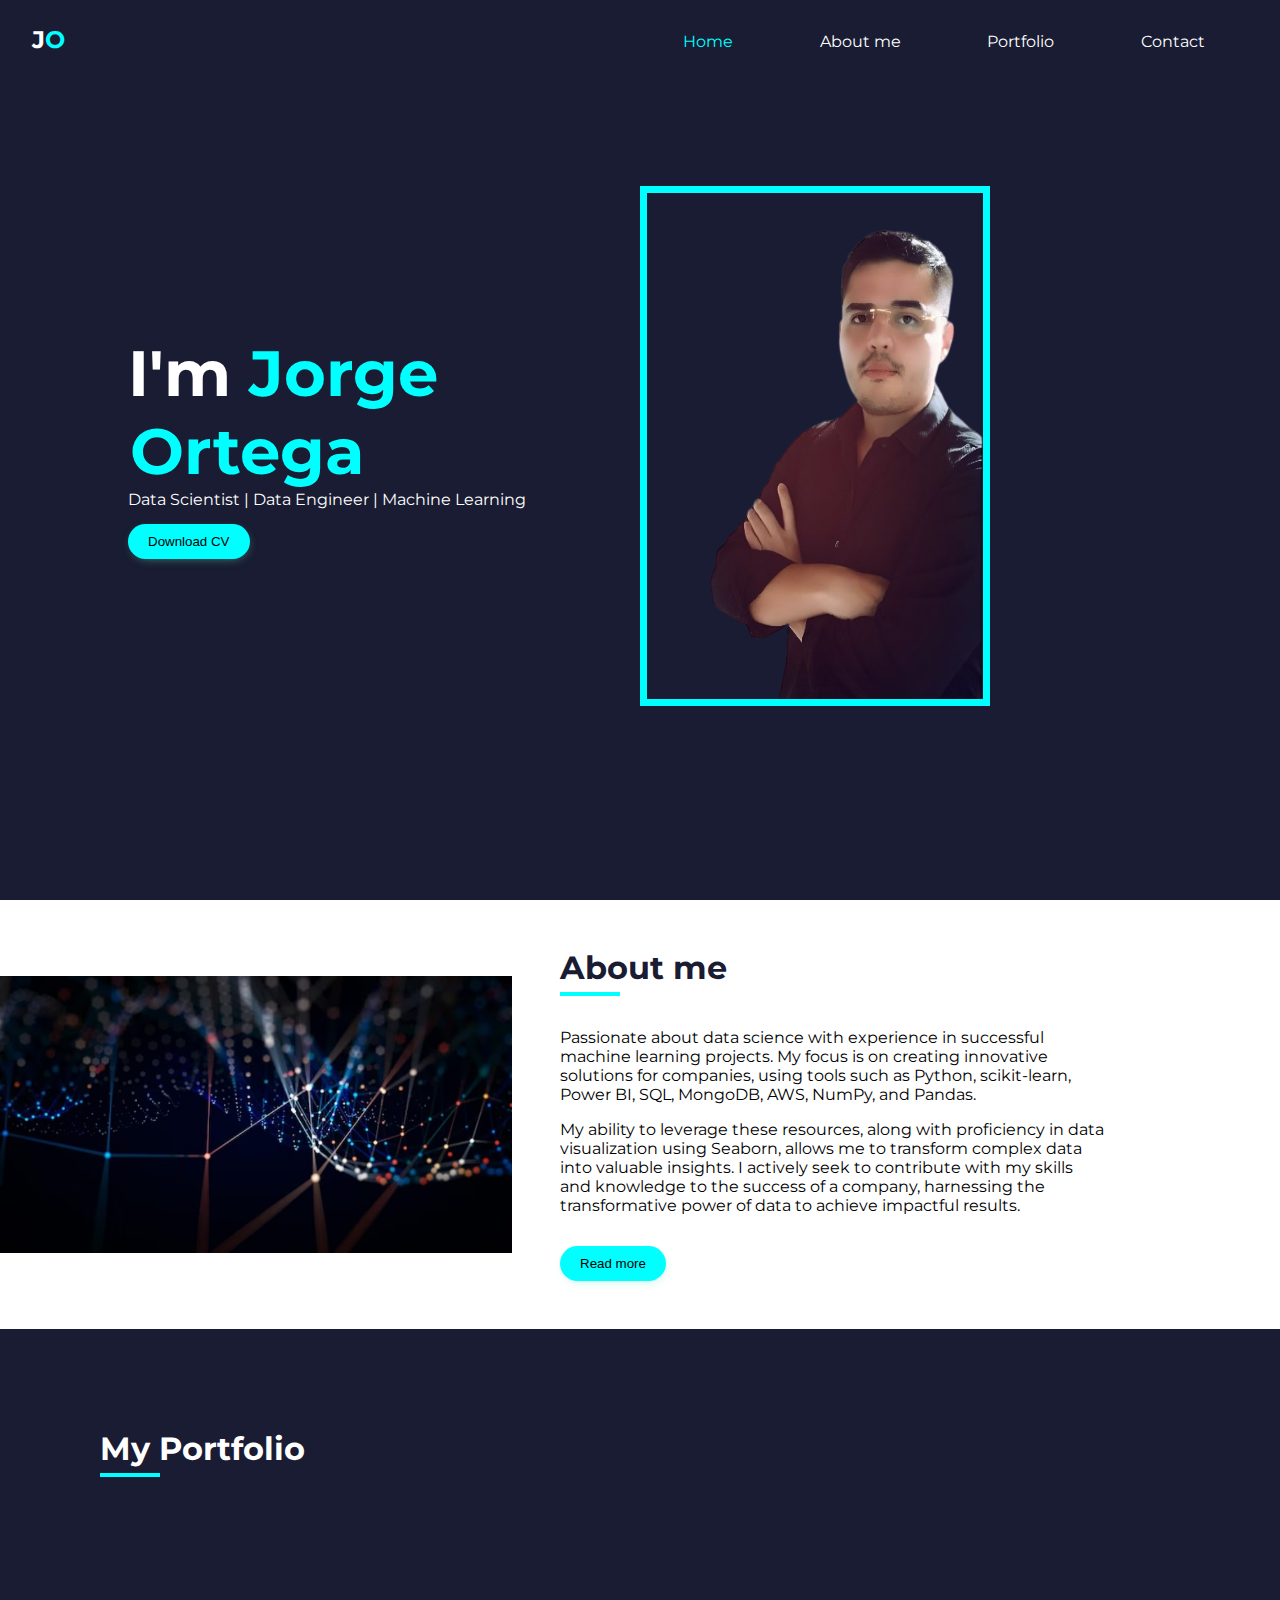
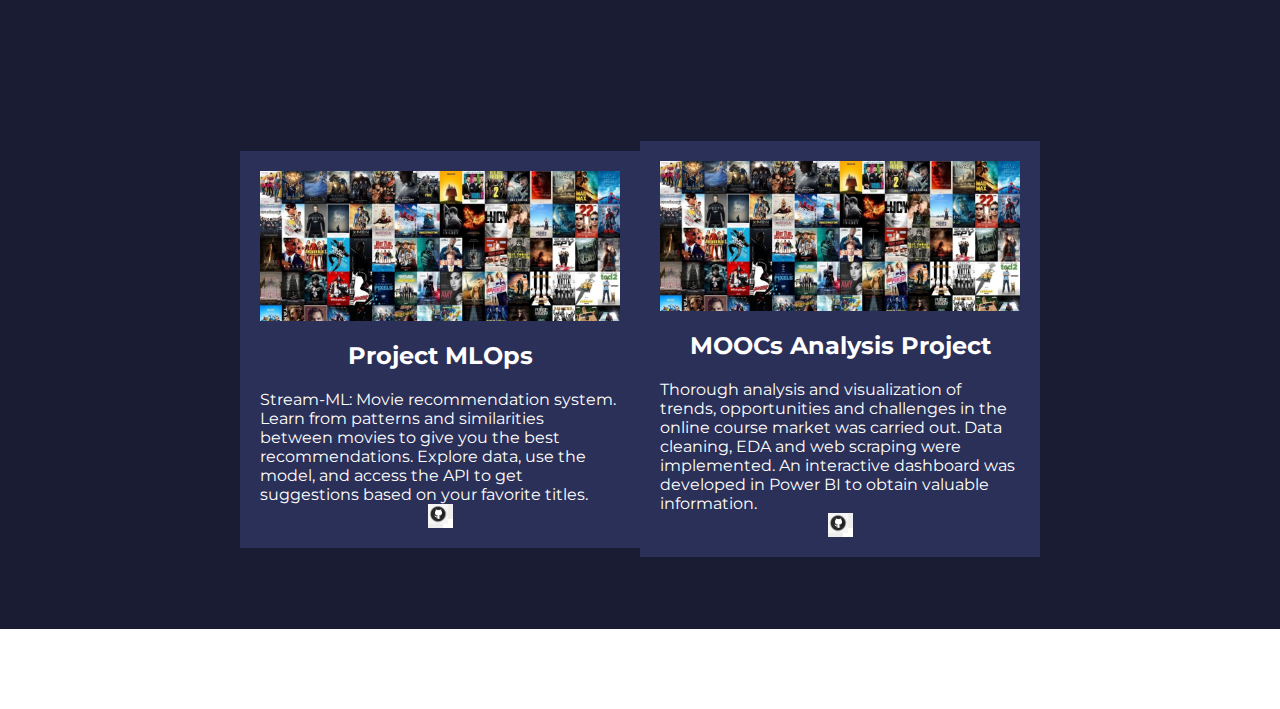
==== index.html @ 7a222821 "add new logo git" ====
<!DOCTYPE html>
<html lang="en">
<head>
  <meta charset="UTF-8">
  <meta http-equiv="X-UA-Compatible" content="IE=edge">
  <meta name="viewport" content="width=device-width, initial-scale=1.0">
  <title>Jorge Luis Ortega</title>
  <link rel="stylesheet" href="css/styles.css">
  <link rel="stylesheet" href="https://cdnjs.cloudflare.com/ajax/libs/font-awesome/6.0.0-beta3/css/all.min.css">
</head>
<body>

<div class="wrapper">
    <header>
        <nav class="navbar">
            <div class="brand">
                <h2>J<span>O</span></h2>
            </div>
            <ul class="Menu">
                <li><a class="active" href="#">Home</a></li>
                <li><a href="#">About me</a></li>
                <li><a href="#">Portfolio</a></li>
                <li><a href="#">Contact</a></li>
            </ul>
        </nav>
    </header>

    <main class="main">
        <div class="info-content">
            <h1>I'm <span class="first-name">Jorge</span> <span class="last-name">Ortega</span></h1>
            <p>Data Scientist | Data Engineer | Machine Learning</p>
            <a download href="https://drive.google.com/file/d/16vG_ar1ZLAqAniaegJ4RB64t7cvH2gqX/view?usp=sharing">
                <button class="download-cv">Download CV</button>
            </a>
        </div>
        <img src="./img/F9.png" alt="Jorge Luis Ortega picture">
    </main>
</div>
 
<div class="about">
    <img src="./img/F3.jpg" alt="data science picture">   

    <div class="about-info">
        <h2>About me</h2>
        <div class="divider"></div>
        <p>Passionate about data science with experience in successful machine learning projects. My focus is on creating innovative solutions for companies, using tools such as Python, scikit-learn, Power BI, SQL, MongoDB, AWS, NumPy, and Pandas.</p>
        <p>My ability to leverage these resources, along with proficiency in data visualization using Seaborn, allows me to transform complex data into valuable insights. I actively seek to contribute with my skills and knowledge to the success of a company, harnessing the transformative power of data to achieve impactful results.</p>
        <button class="download-cv">Read more</button>
    </div>
</div>


<div class="portfolio">
    <div class="portfolio-headings">
        <h2>My Portfolio</h2>
        <div class="divider"></div>
    </div>
    <div class="container">
        <!-- Project MLOps -->
        <div class="card">
            <div class="card__img"></div>
            <div class="card__title">
                <h2>Project MLOps</h2>
            </div>
            <div class="project-description">
                <p>Stream-ML: Movie recommendation system. Learn from patterns and similarities between movies to give you the best recommendations. Explore data, use the model, and access the API to get suggestions based on your favorite titles.</p>
            </div>
            <div class="project-links">
                <a href="https://github.com/JLOT97/Stream-ML" target="_blank">
                    <img src="./img/github.png" alt="GitHub Logo">
                </a>
            </div>
        </div>

        <!-- MOOCs Analysis Project -->
        <div class="card">
            <div class="card__img"></div>
            <div class="card__title">
                <h2>MOOCs Analysis Project</h2>
            </div>
            <div class="project-description">
                <p>Thorough analysis and visualization of trends, opportunities and challenges in the online course market was carried out. Data cleaning, EDA and web scraping were implemented. An interactive dashboard was developed in Power BI to obtain valuable information.</p>
            </div>
            <div class="project-links">
                <a href="https://github.com/JLOT97/MOOCs" target="_blank">
                    <img src="./img/github.png" alt="GitHub Logo">
                </a>
            </div>
        </div>
    </div>
</div>


    






</body>
</html>
---- css/styles.css ----
@import url('https://fonts.googleapis.com/css2?family=Montserrat:wght@100;400&display=swap');


* {
    margin: 0;
    padding: 0;
    box-sizing: border-box;
}

body {
    font-family: 'Montserrat', sans-serif; 
}


.wrapper {
    width: 100vw;
    height: 100vh;
    background-color: #191c32;
    color: #fff;
}

.navbar {
    display: flex;
    justify-content: space-between;
    padding: 2em;
}


.brand {
    margin-top: -7px;
}



.brand span {
 color: aqua;
}


.Menu {
    display: flex;
    width: 50%;
    justify-content: space-around;
}



.Menu li {
list-style: none;
}



.Menu a {
    color: #fff;
    text-decoration: none;
    padding: 10px 20px;
}




.Menu .active {
    color: aqua;
}



.Menu a:hover {
    background-color: aqua;
    color: #191c32;
    transition: ease-in .4s;
}

.main {
    margin: 0 auto;
    width: 80vw;
    height: 80vh;
    display: grid;
    grid-template-columns: repeat(2,1fr);
    align-items: center;
}



h1 {
    font-size: 4em;
}


.first-name, .last-name {
    font-weight: bold;
}



.last-name {
    margin-left: 2px;
}



span {
    color: aqua;
}


.download-cv {
    padding: 10px 20px;
    background-color: aqua;
    border: none; 
    border-radius: 20px;
    margin-top: 15px;
    cursor: pointer;
    box-shadow: 1px 3px 11px -5px rgba(102, 231, 200, .69);
}



.download-cv:hover {
    background-color: #fff;
    box-shadow: none; 
}



.main img {
    width: 350px;
    border: 7px  solid aqua;
    height: 520px;
}



.about {
    display: grid;
    grid-template-columns: repeat(10,1fr);
    width: 100vw;
    align-items: center;
}


.about img {
    width: 100%;
    grid-column: 1/5;
}

.about-info {
    grid-column: 5/10;
    padding: 3em;
}

.about-info h2 {
    font-size: 2em;
    color: #191c32;
}

.divider {
    height: 4px;
    width: 60px;
    background-color: aqua;
    margin-top: 5px;
    margin-bottom: 2em;
}


.about p {
    margin-bottom: 1em;
}





.portfolio {
    width: 100vw;
    height: 100vh;
    background-color: #191c32;
    color: #fff;
    padding: 20px;
}

.portfolio-headings {
    width: 100vw;
    padding: 5em;
}

.portfolio-headings h2 {
    font-size: 2em;
    margin-right: 10px;
}


.portfolio .container {
    width: 80vw;
    height: 80vh;
    margin: 0 auto;
    display: flex;
    justify-content: center;
    align-items: center;
}



.card {
    width: 400px; 
    background-color: #2b3058;
    padding: 20px;
    margin-bottom: 20px;
    display: flex;
    flex-direction: column;
    align-items: center; 
    margin-top: 20px;
}

.card__img {
    width: 100%;
    height: 150px;
    background-image: url(../img/mlops.jpg);
    background-size: cover;
}

.card__title {
    padding: 20px;
}


.project-links {
    display: flex;
    justify-content: space-evenly;
}


.project-links a {
    color: #fff;
    text-decoration: none;
    background-image: url(../img/github.png);
}


.project-links img {
    width: 20px; /* Ajusta el tamaño según lo necesites */
    height: 20px; /* Ajusta el tamaño según lo necesites */
    margin-right: 5px; /* Espacio entre el logo y el texto (si lo deseas) */
}
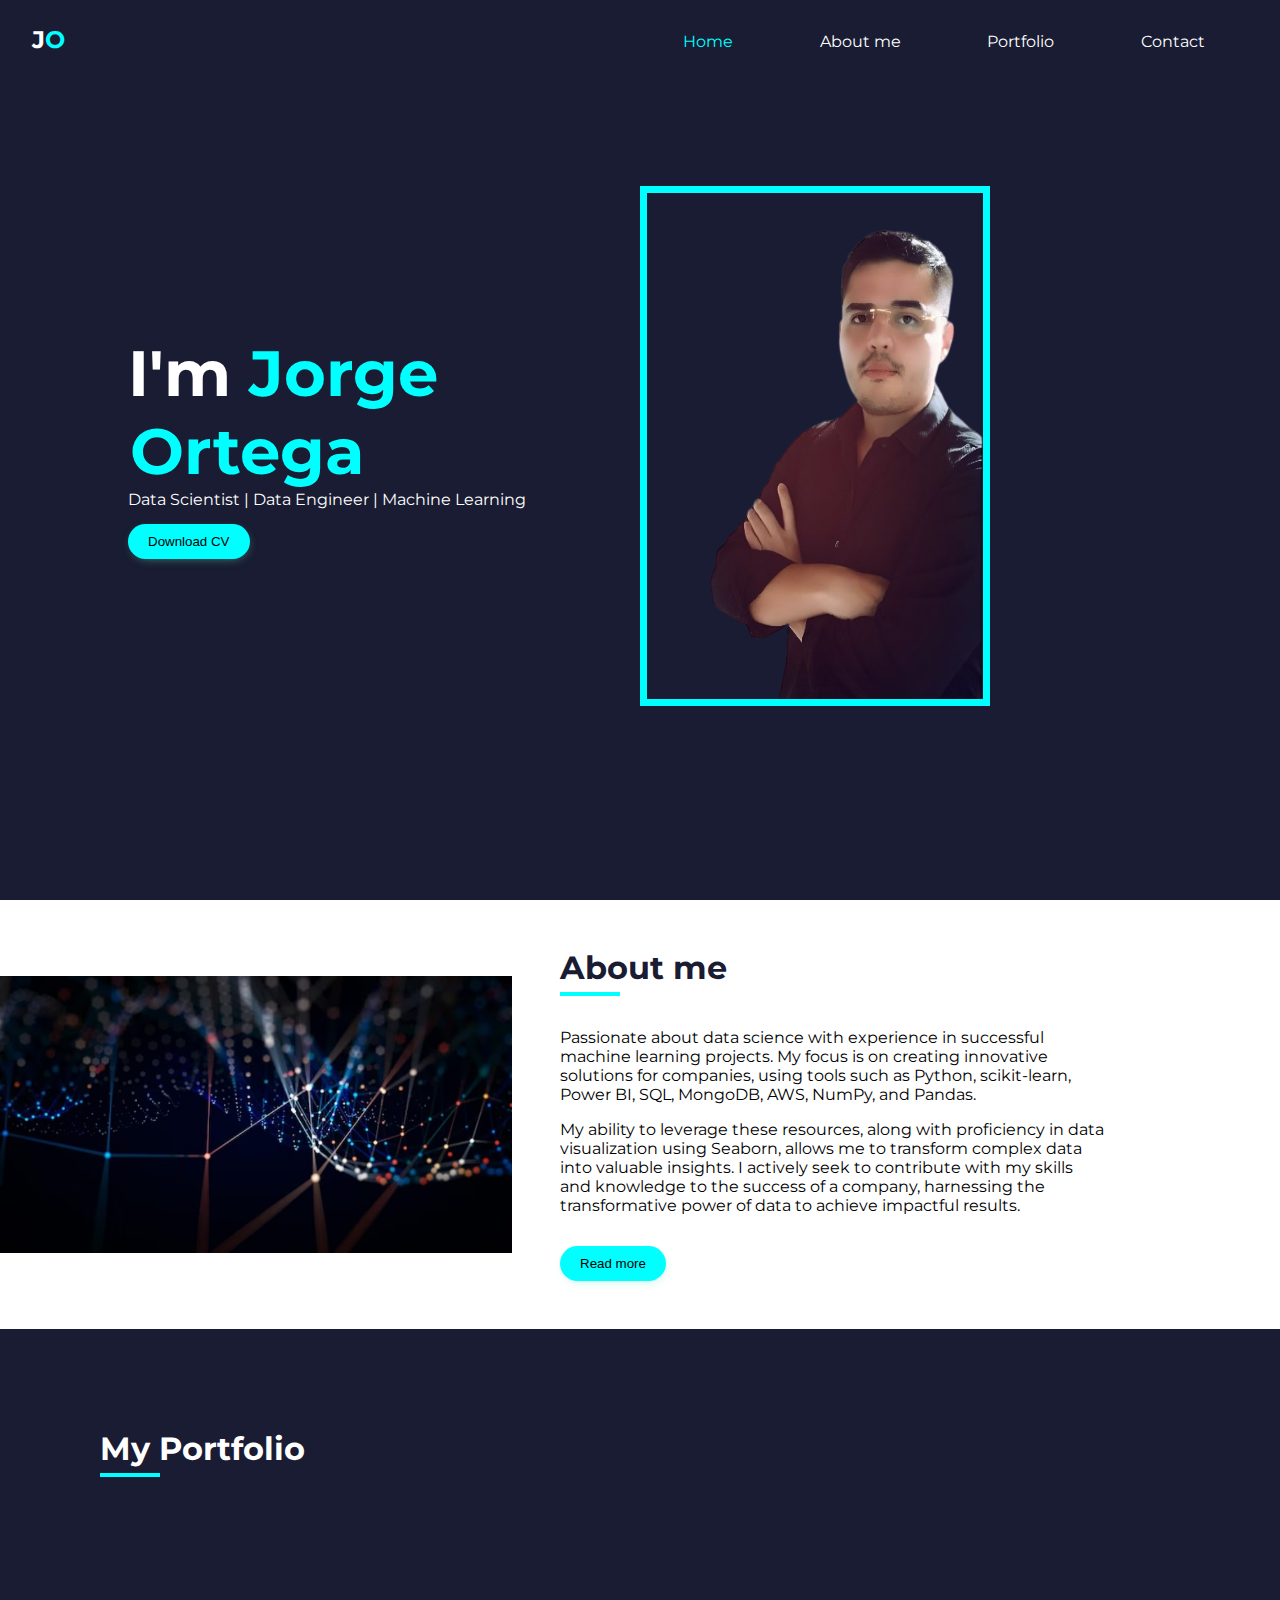
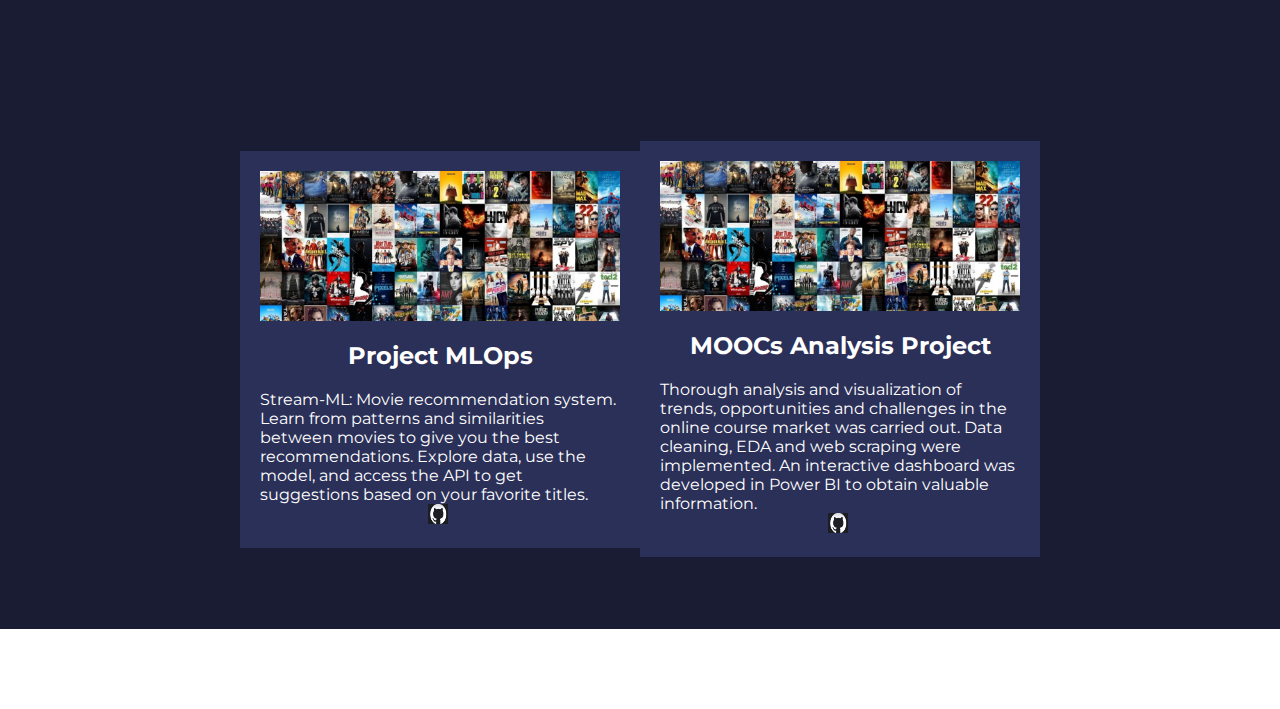
==== commit afa25ca4: "add new logo github" ====
--- a/index.html
+++ b/index.html
@@ -67,7 +67,7 @@
             </div>
             <div class="project-links">
                 <a href="https://github.com/JLOT97/Stream-ML" target="_blank">
-                    <img src="./img/github.png" alt="GitHub Logo">
+                    <img src="./img/gith-img.jpg" alt="GitHub Logo">
                 </a>
             </div>
         </div>
@@ -83,7 +83,7 @@
             </div>
             <div class="project-links">
                 <a href="https://github.com/JLOT97/MOOCs" target="_blank">
-                    <img src="./img/github.png" alt="GitHub Logo">
+                    <img src="./img/gith-img.jpg" alt="GitHub Logo">
                 </a>
             </div>
         </div>
--- a/css/styles.css
+++ b/css/styles.css
@@ -234,7 +234,7 @@
 .project-links a {
     color: #fff;
     text-decoration: none;
-    background-image: url(../img/github.png);
+    
 }
 
 
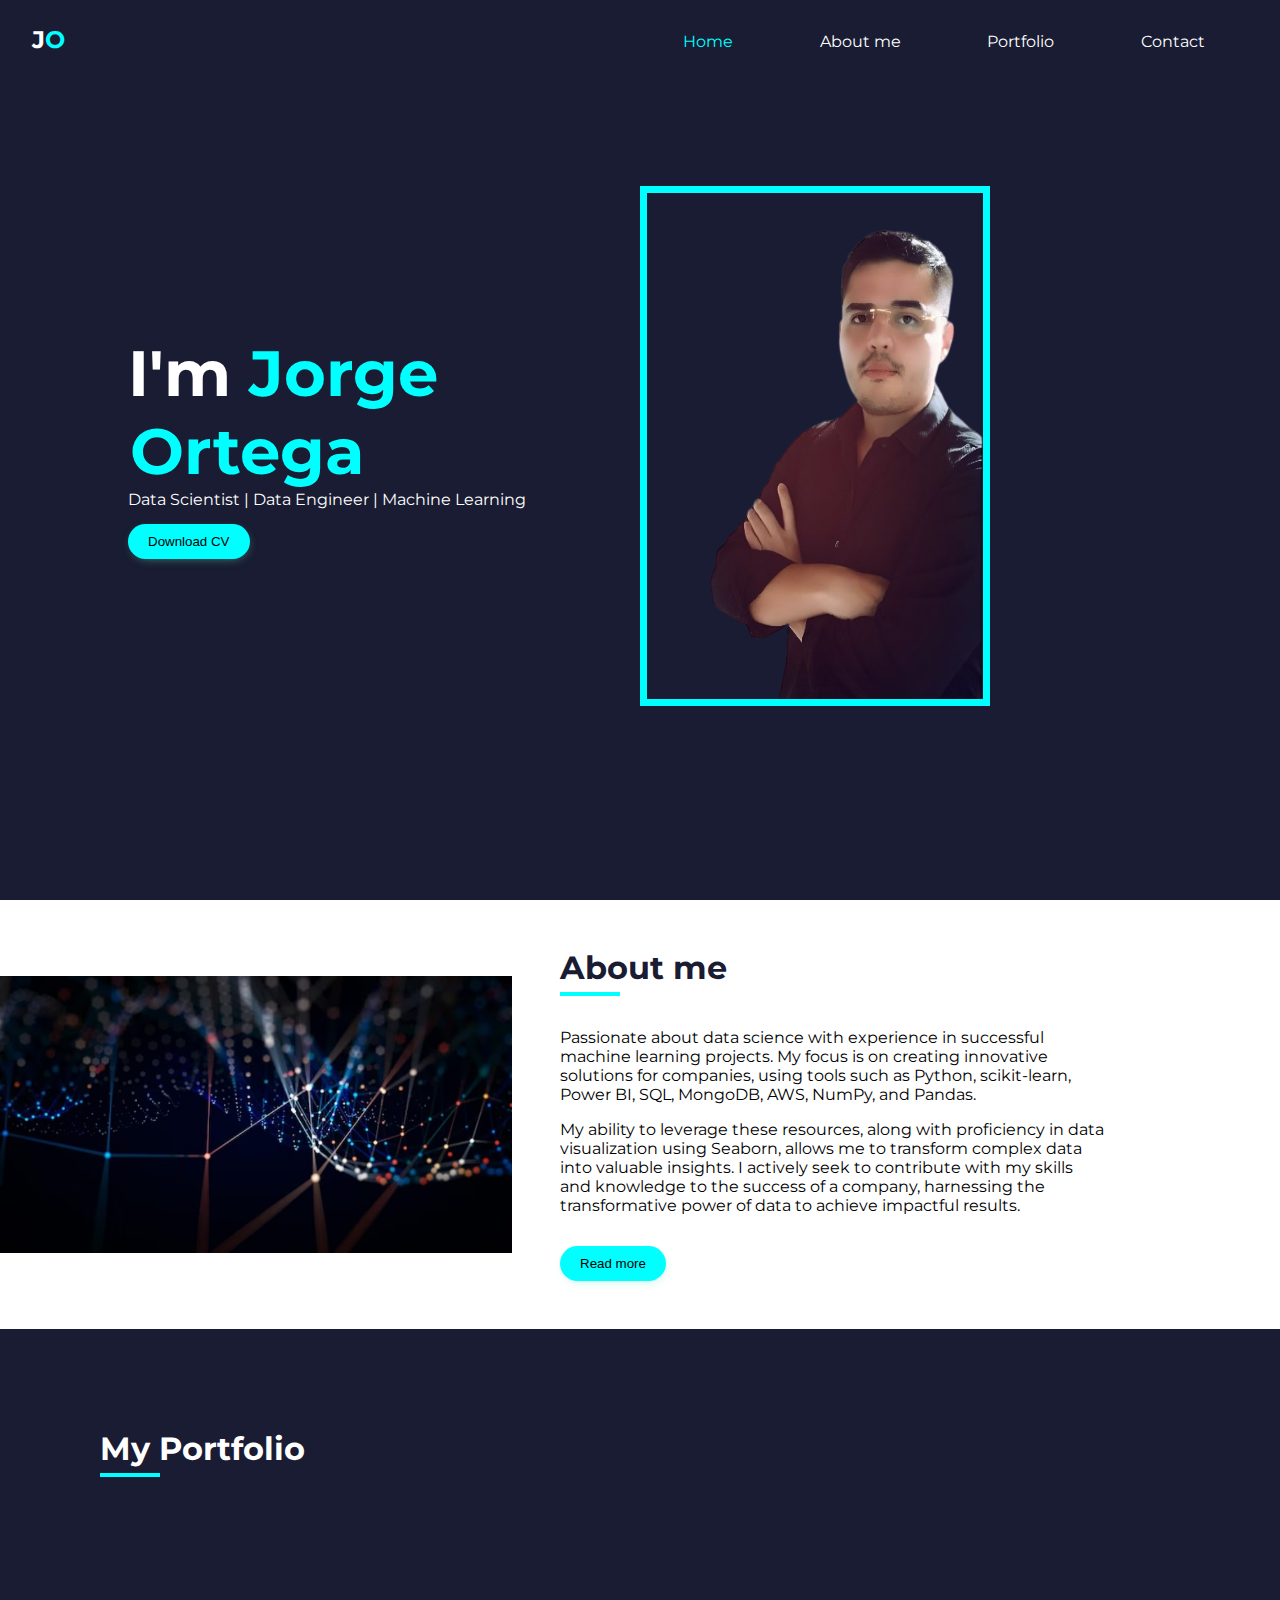
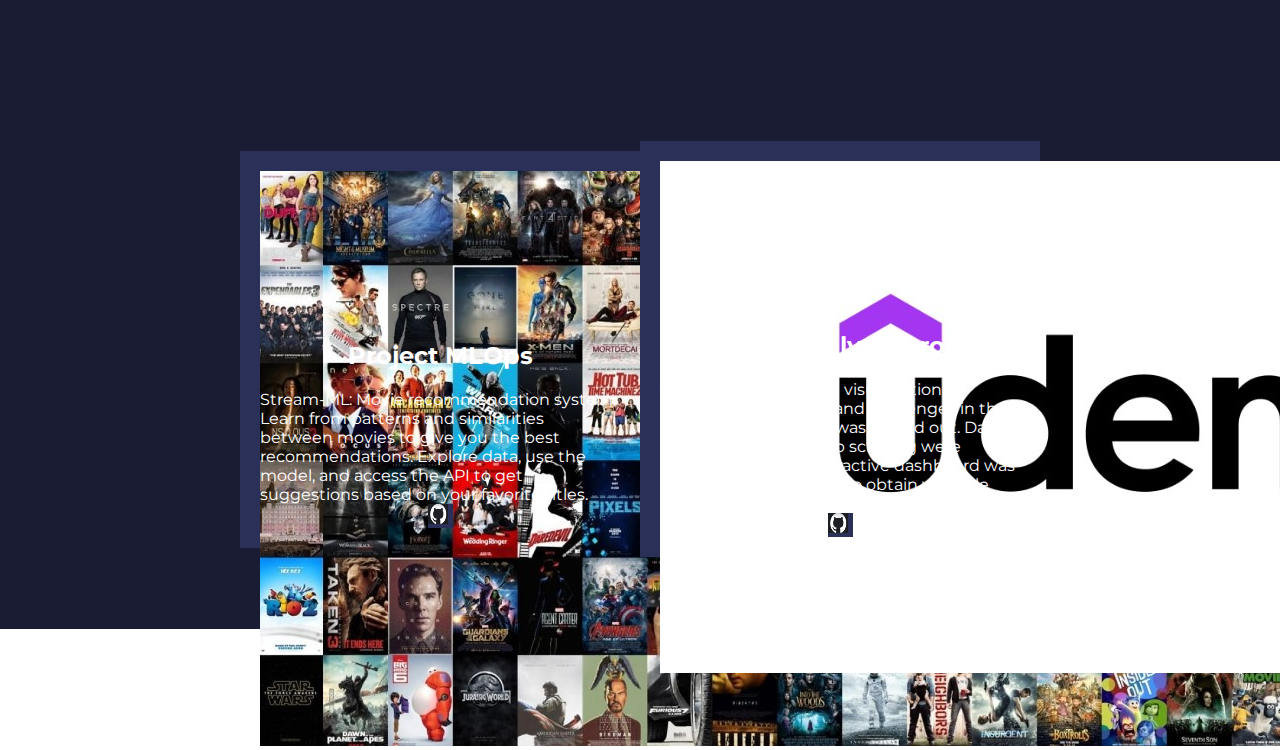
==== commit 1ec4bf7f: "add img mooc" ====
--- a/index.html
+++ b/index.html
@@ -58,7 +58,9 @@
     <div class="container">
         <!-- Project MLOps -->
         <div class="card">
-            <div class="card__img"></div>
+            <div class="card__img">
+                <img src="./img/mlops.jpg" alt="Project MLOps">
+            </div>
             <div class="card__title">
                 <h2>Project MLOps</h2>
             </div>
@@ -74,7 +76,9 @@
 
         <!-- MOOCs Analysis Project -->
         <div class="card">
-            <div class="card__img"></div>
+            <div class="card__img">
+                <img src="./img/mooc.jpg" alt="MOOCs Analysis Project">
+            </div>
             <div class="card__title">
                 <h2>MOOCs Analysis Project</h2>
             </div>
--- a/css/styles.css
+++ b/css/styles.css
@@ -216,7 +216,6 @@
 .card__img {
     width: 100%;
     height: 150px;
-    background-image: url(../img/mlops.jpg);
     background-size: cover;
 }
 
@@ -232,7 +231,7 @@
 
 
 .project-links a {
-    color: #fff;
+    background-color: #2b3058;
     text-decoration: none;
     
 }
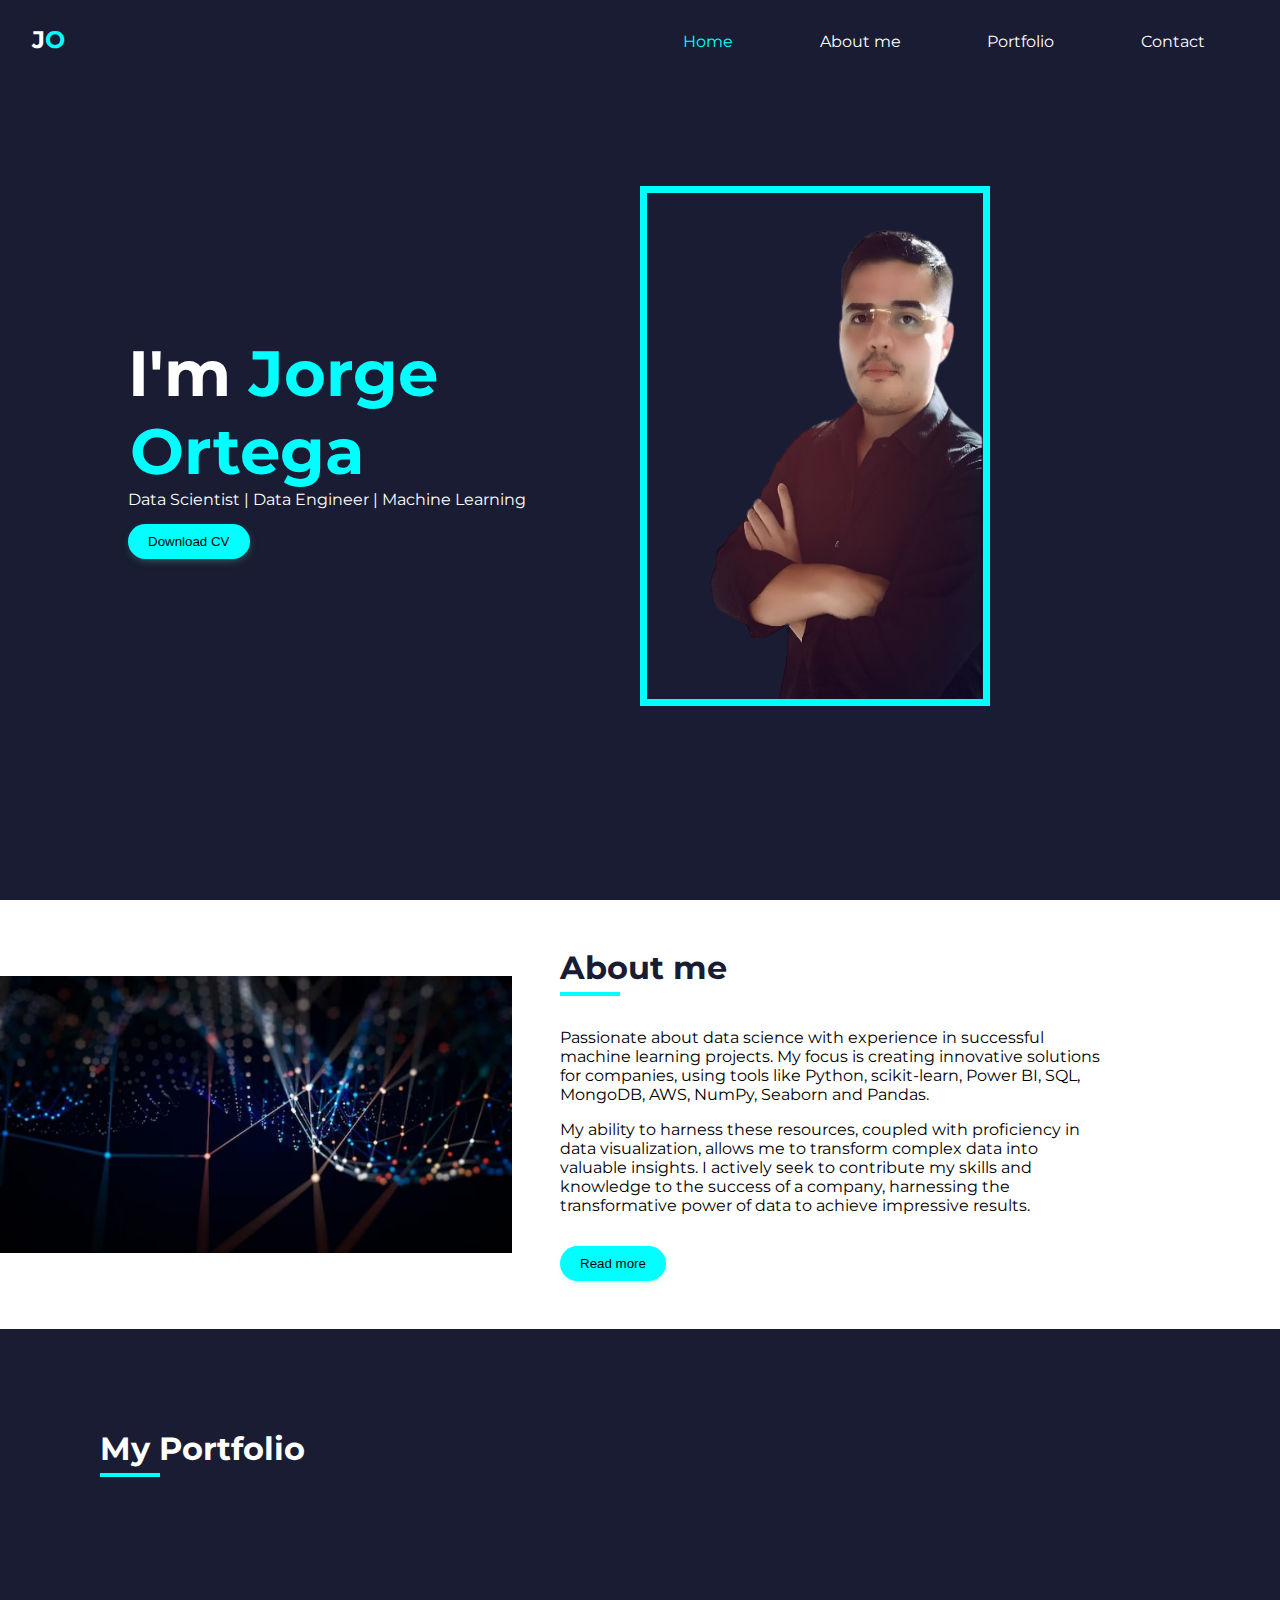
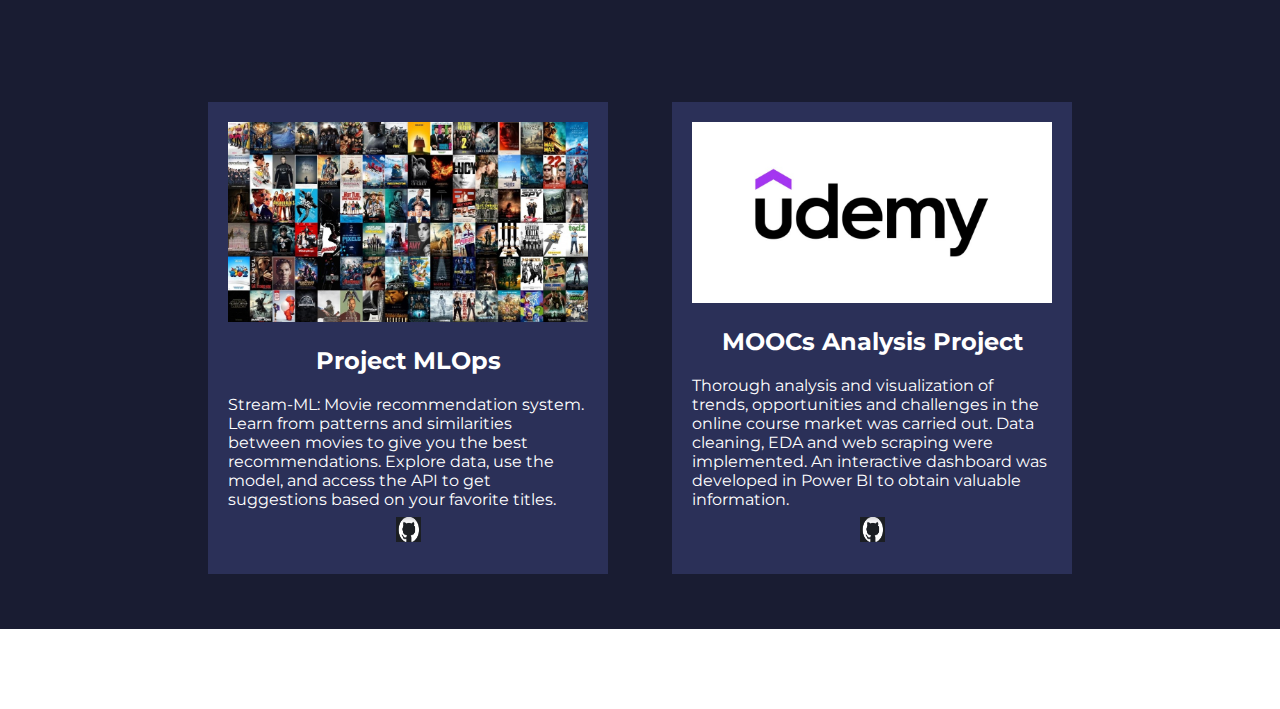
==== commit 200b0545: "add new pa" ====
--- a/index.html
+++ b/index.html
@@ -43,8 +43,8 @@
     <div class="about-info">
         <h2>About me</h2>
         <div class="divider"></div>
-        <p>Passionate about data science with experience in successful machine learning projects. My focus is on creating innovative solutions for companies, using tools such as Python, scikit-learn, Power BI, SQL, MongoDB, AWS, NumPy, and Pandas.</p>
-        <p>My ability to leverage these resources, along with proficiency in data visualization using Seaborn, allows me to transform complex data into valuable insights. I actively seek to contribute with my skills and knowledge to the success of a company, harnessing the transformative power of data to achieve impactful results.</p>
+        <p>Passionate about data science with experience in successful machine learning projects. My focus is creating innovative solutions for companies, using tools like Python, scikit-learn, Power BI, SQL, MongoDB, AWS, NumPy, Seaborn and Pandas.</p>
+        <p>My ability to harness these resources, coupled with proficiency in data visualization, allows me to transform complex data into valuable insights. I actively seek to contribute my skills and knowledge to the success of a company, harnessing the transformative power of data to achieve impressive results.</p>
         <button class="download-cv">Read more</button>
     </div>
 </div>
--- a/css/styles.css
+++ b/css/styles.css
@@ -203,21 +203,26 @@
 
 
 .card {
+    width: calc(50% - 20px);
     width: 400px; 
     background-color: #2b3058;
     padding: 20px;
-    margin-bottom: 20px;
+    margin-bottom: 30px;
     display: flex;
     flex-direction: column;
     align-items: center; 
     margin-top: 20px;
-}
-
-.card__img {
+    margin: 2em;
+    margin-top: 10px;
+
+}
+
+.card__img img {
     width: 100%;
-    height: 150px;
-    background-size: cover;
-}
+    max-height: 200px; 
+    object-fit: cover;
+}
+
 
 .card__title {
     padding: 20px;
@@ -238,8 +243,8 @@
 
 
 .project-links img {
-    width: 20px; /* Ajusta el tamaño según lo necesites */
-    height: 20px; /* Ajusta el tamaño según lo necesites */
-    margin-right: 5px; /* Espacio entre el logo y el texto (si lo deseas) */
-}
-
+    width: 25px; /* Ajusta el tamaño según lo necesites */
+    height: 25px; /* Ajusta el tamaño según lo necesites */
+    margin: 0.5em; /* Espacio entre el logo y el texto (si lo deseas) */
+}
+
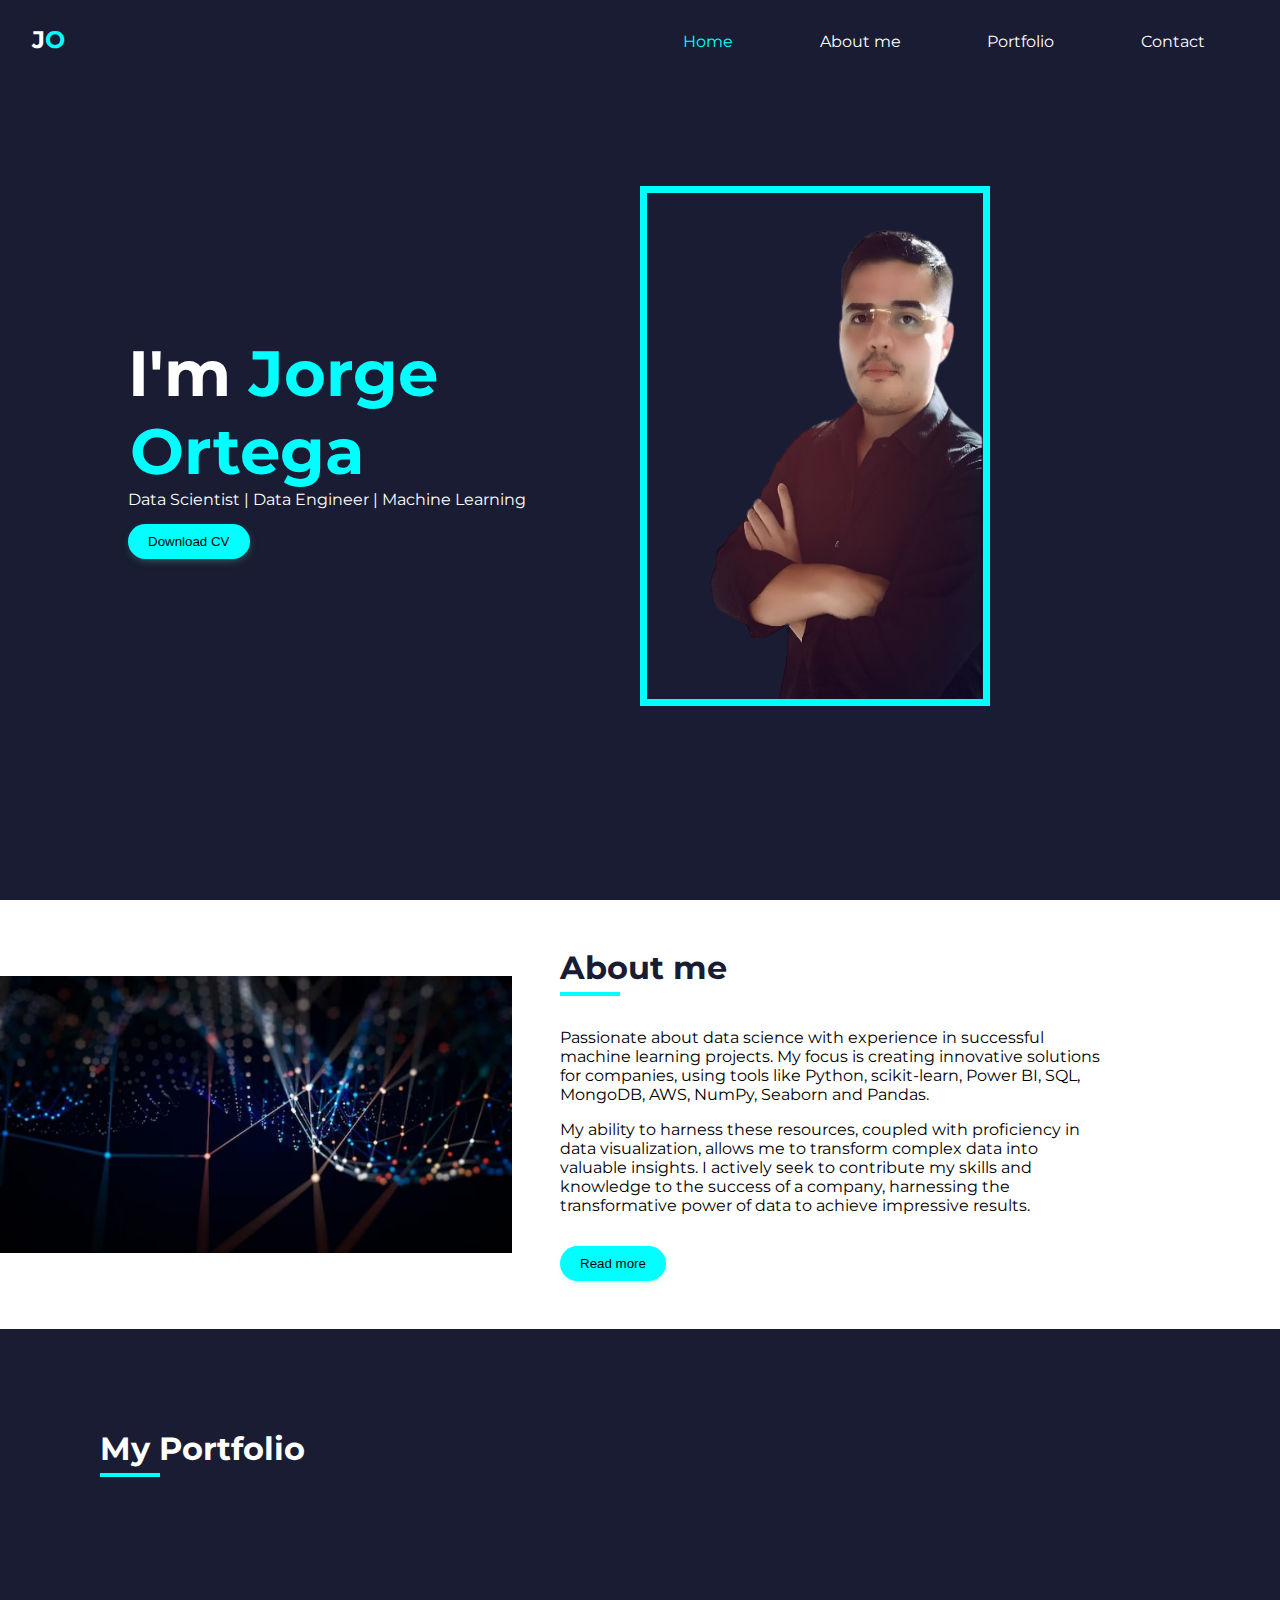
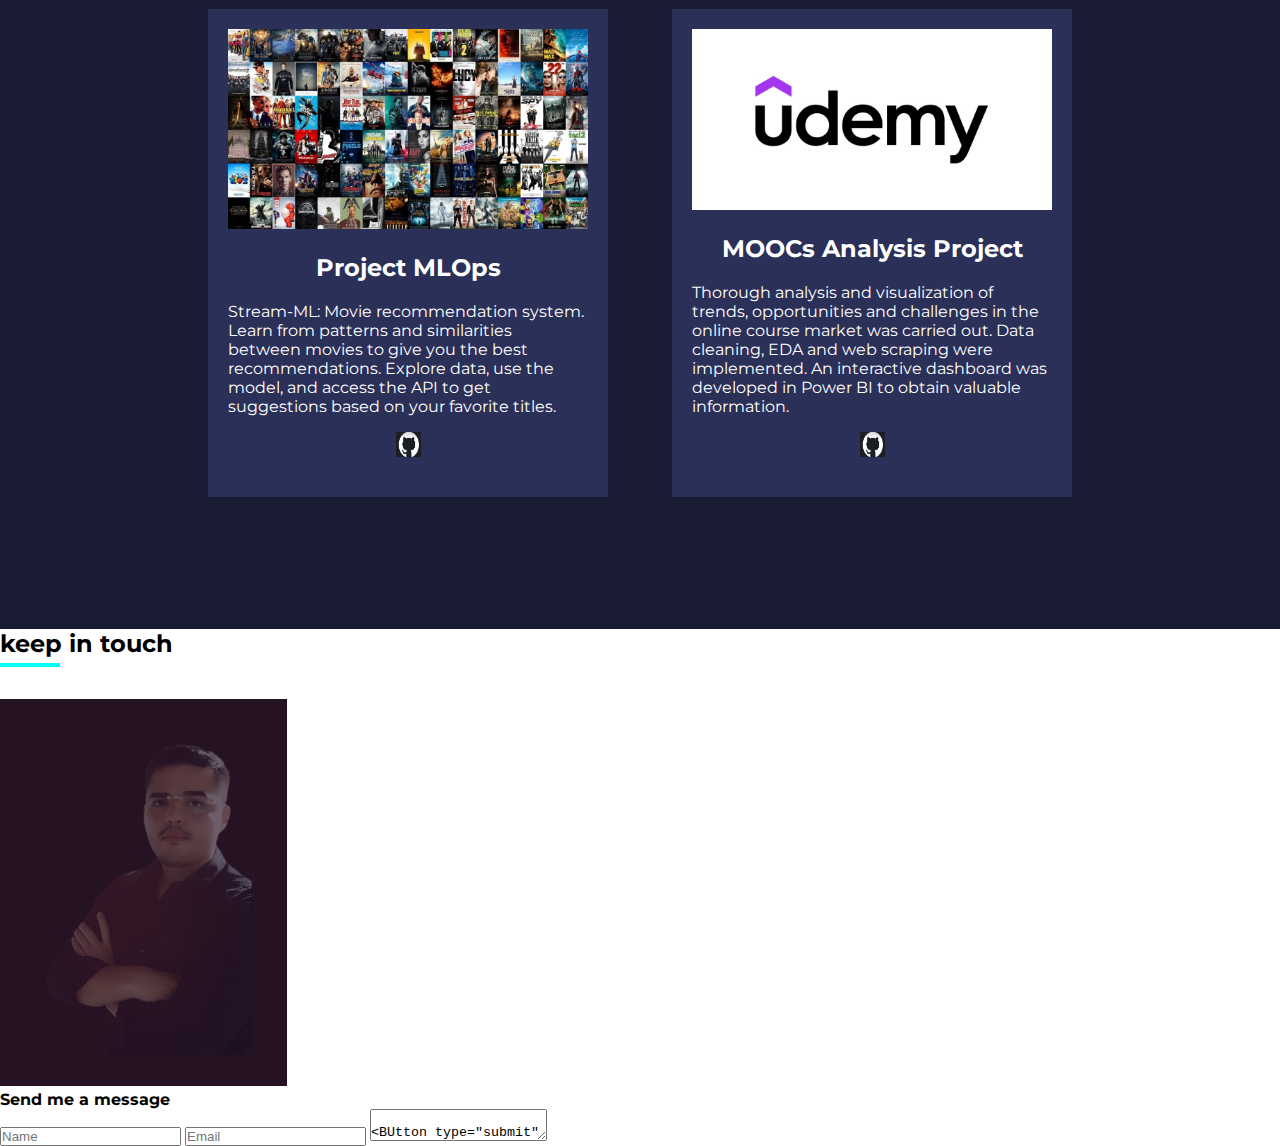
==== commit 9ca666fe: "add contact" ====
--- a/index.html
+++ b/index.html
@@ -6,7 +6,6 @@
   <meta name="viewport" content="width=device-width, initial-scale=1.0">
   <title>Jorge Luis Ortega</title>
   <link rel="stylesheet" href="css/styles.css">
-  <link rel="stylesheet" href="https://cdnjs.cloudflare.com/ajax/libs/font-awesome/6.0.0-beta3/css/all.min.css">
 </head>
 <body>
 
@@ -95,8 +94,27 @@
 </div>
 
 
-    
-
+<div class="Contact-section">
+    <div class="contact-headings">
+        <h2>keep in touch</h2>
+        <div class="divider"></div>
+    </div>
+    <div class="container-contact">
+        <img src="./img/F10.jpg" alt="">
+        <div class="contact-form">
+            <h4>Send me a message</h4>
+            <form action="form">
+                <input type="text" placeholder="Name">
+                <input type="email" placeholder="Email">
+                <textarea placeholder="Place your message here">
+                    <BUtton type="submit" class="btn-submit">
+                        Send message
+                    </BUtton>
+                </textarea>
+            </form>
+        </div>
+    </div>
+</div>
 
 
 
--- a/css/styles.css
+++ b/css/styles.css
@@ -213,7 +213,7 @@
     align-items: center; 
     margin-top: 20px;
     margin: 2em;
-    margin-top: 10px;
+    margin-top: -10em;
 
 }
 
@@ -245,6 +245,6 @@
 .project-links img {
     width: 25px; /* Ajusta el tamaño según lo necesites */
     height: 25px; /* Ajusta el tamaño según lo necesites */
-    margin: 0.5em; /* Espacio entre el logo y el texto (si lo deseas) */
-}
-
+    margin: 1em; /* Espacio entre el logo y el texto (si lo deseas) */
+}
+
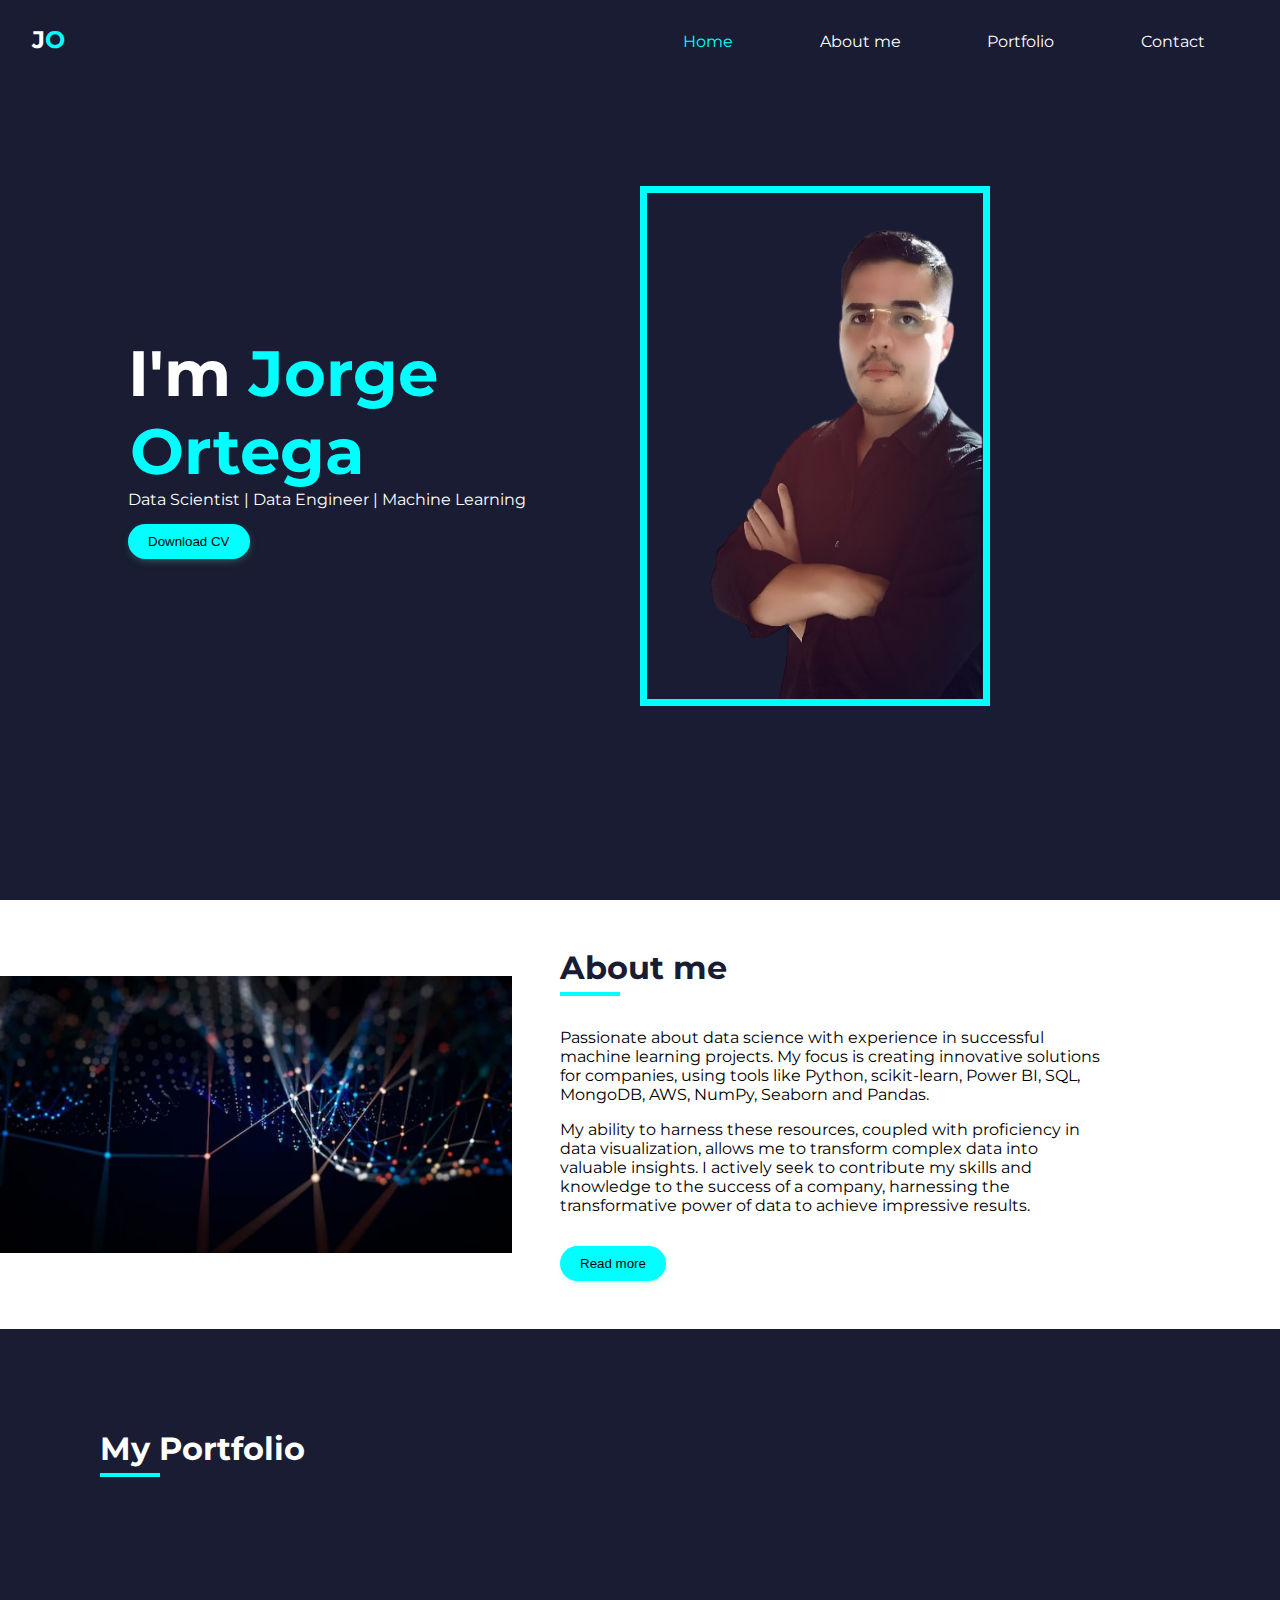
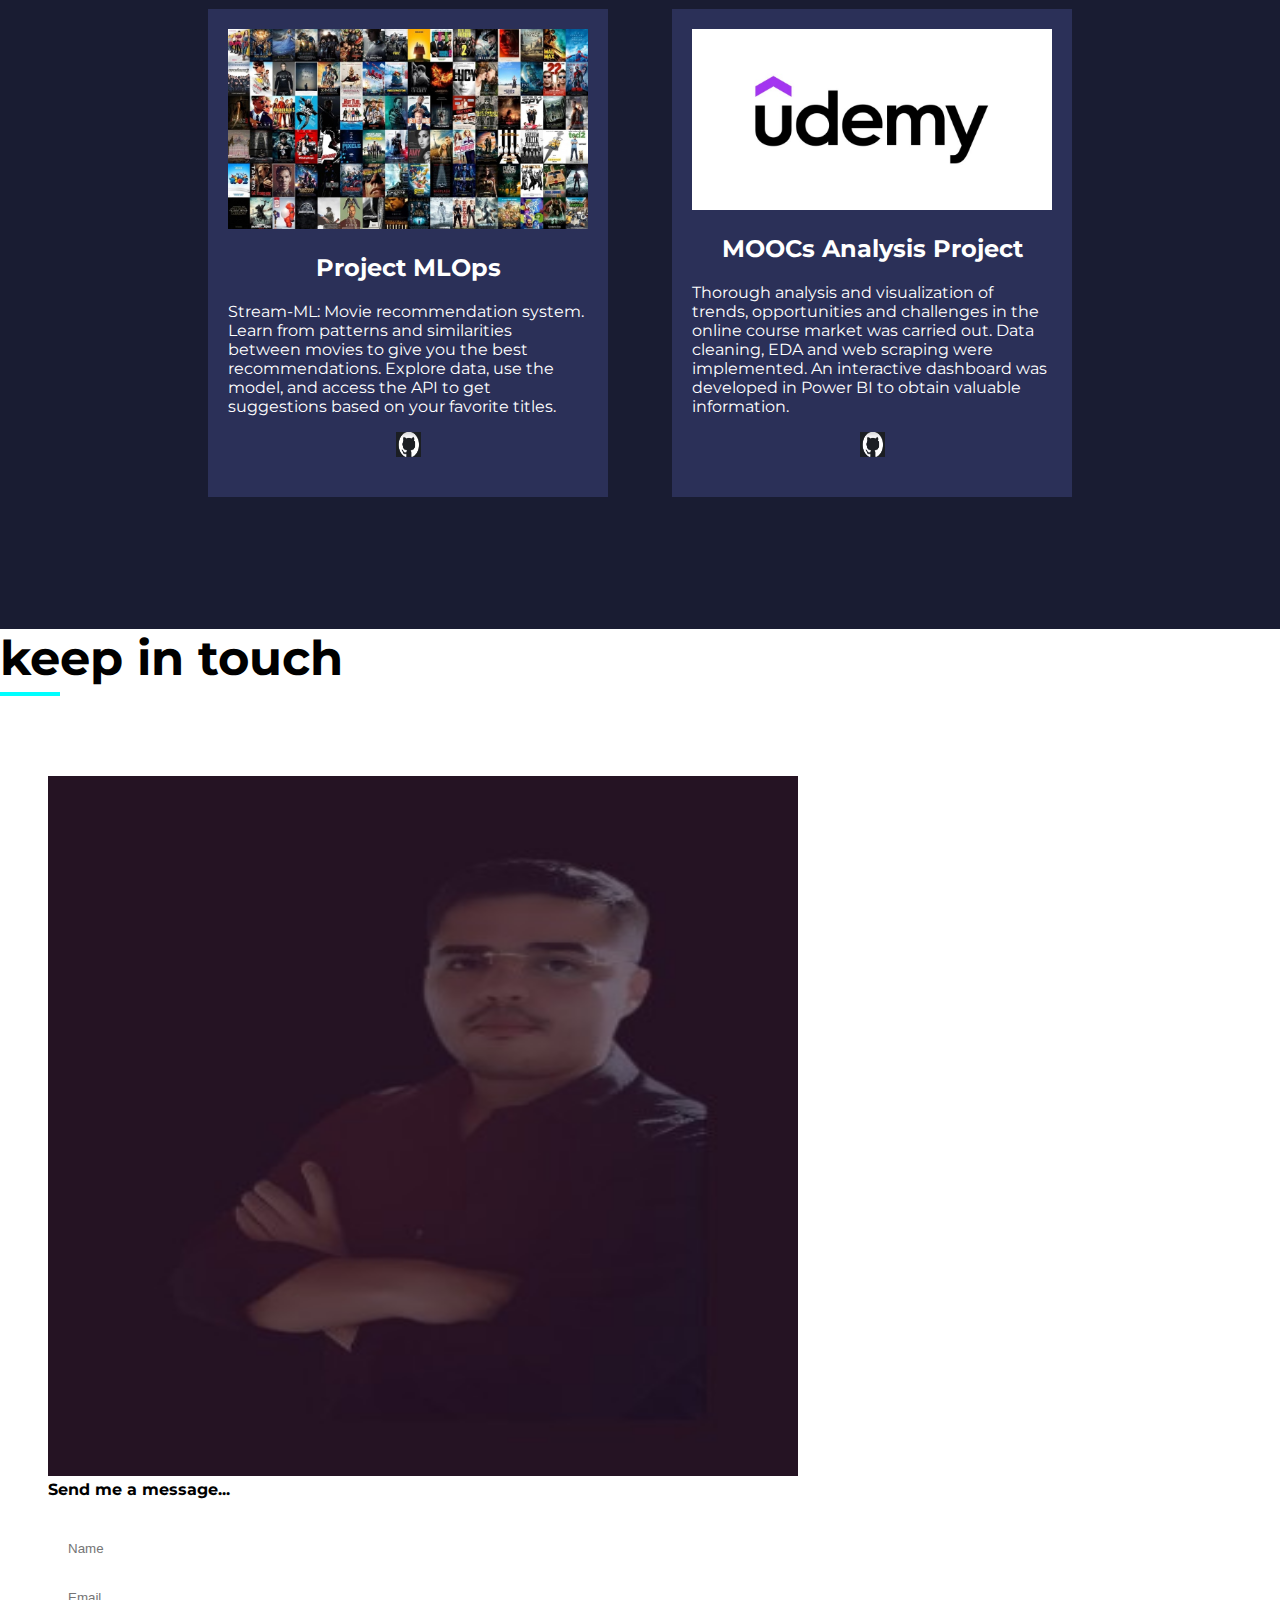
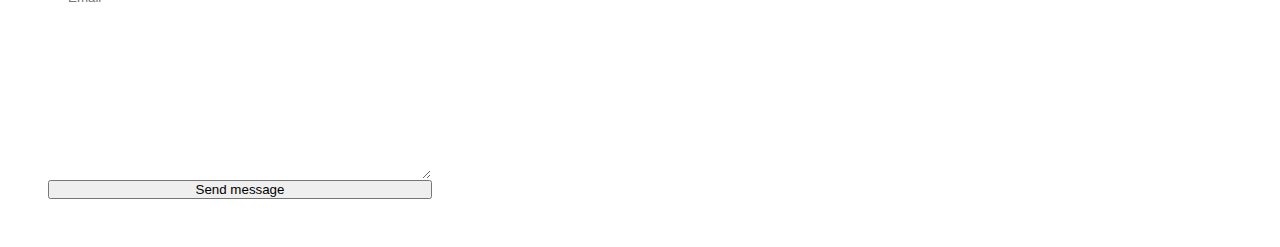
==== commit 60dcd49c: "change style contact" ====
--- a/index.html
+++ b/index.html
@@ -9,115 +9,111 @@
 </head>
 <body>
 
-<div class="wrapper">
-    <header>
-        <nav class="navbar">
-            <div class="brand">
-                <h2>J<span>O</span></h2>
+    <div class="wrapper">
+        <header>
+            <nav class="navbar">
+                <div class="brand">
+                    <h2>J<span>O</span></h2>
+                </div>
+                <ul class="Menu">
+                    <li><a class="active" href="#">Home</a></li>
+                    <li><a href="#">About me</a></li>
+                    <li><a href="#">Portfolio</a></li>
+                    <li><a href="#">Contact</a></li>
+                </ul>
+            </nav>
+        </header>
+
+        <main class="main">
+            <div class="info-content">
+                <h1>I'm <span class="first-name">Jorge</span> <span class="last-name">Ortega</span></h1>
+                <p>Data Scientist | Data Engineer | Machine Learning</p>
+                <a download href="https://drive.google.com/file/d/16vG_ar1ZLAqAniaegJ4RB64t7cvH2gqX/view?usp=sharing">
+                    <button class="download-cv">Download CV</button>
+                </a>
             </div>
-            <ul class="Menu">
-                <li><a class="active" href="#">Home</a></li>
-                <li><a href="#">About me</a></li>
-                <li><a href="#">Portfolio</a></li>
-                <li><a href="#">Contact</a></li>
-            </ul>
-        </nav>
-    </header>
+            <img src="./img/F9.png" alt="Jorge Luis Ortega picture">
+        </main>
+    </div>
+    
+    <div class="about">
+        <img src="./img/F3.jpg" alt="data science picture">   
 
-    <main class="main">
-        <div class="info-content">
-            <h1>I'm <span class="first-name">Jorge</span> <span class="last-name">Ortega</span></h1>
-            <p>Data Scientist | Data Engineer | Machine Learning</p>
-            <a download href="https://drive.google.com/file/d/16vG_ar1ZLAqAniaegJ4RB64t7cvH2gqX/view?usp=sharing">
-                <button class="download-cv">Download CV</button>
-            </a>
+        <div class="about-info">
+            <h2>About me</h2>
+            <div class="divider"></div>
+            <p>Passionate about data science with experience in successful machine learning projects. My focus is creating innovative solutions for companies, using tools like Python, scikit-learn, Power BI, SQL, MongoDB, AWS, NumPy, Seaborn and Pandas.</p>
+            <p>My ability to harness these resources, coupled with proficiency in data visualization, allows me to transform complex data into valuable insights. I actively seek to contribute my skills and knowledge to the success of a company, harnessing the transformative power of data to achieve impressive results.</p>
+            <button class="download-cv">Read more</button>
         </div>
-        <img src="./img/F9.png" alt="Jorge Luis Ortega picture">
-    </main>
-</div>
- 
-<div class="about">
-    <img src="./img/F3.jpg" alt="data science picture">   
-
-    <div class="about-info">
-        <h2>About me</h2>
-        <div class="divider"></div>
-        <p>Passionate about data science with experience in successful machine learning projects. My focus is creating innovative solutions for companies, using tools like Python, scikit-learn, Power BI, SQL, MongoDB, AWS, NumPy, Seaborn and Pandas.</p>
-        <p>My ability to harness these resources, coupled with proficiency in data visualization, allows me to transform complex data into valuable insights. I actively seek to contribute my skills and knowledge to the success of a company, harnessing the transformative power of data to achieve impressive results.</p>
-        <button class="download-cv">Read more</button>
     </div>
-</div>
 
 
-<div class="portfolio">
-    <div class="portfolio-headings">
-        <h2>My Portfolio</h2>
-        <div class="divider"></div>
-    </div>
-    <div class="container">
-        <!-- Project MLOps -->
-        <div class="card">
-            <div class="card__img">
-                <img src="./img/mlops.jpg" alt="Project MLOps">
+    <div class="portfolio">
+        <div class="portfolio-headings">
+            <h2>My Portfolio</h2>
+            <div class="divider"></div>
+        </div>
+        <div class="container">
+            <!-- Project MLOps -->
+            <div class="card">
+                <div class="card__img">
+                    <img src="./img/mlops.jpg" alt="Project MLOps">
+                </div>
+                <div class="card__title">
+                    <h2>Project MLOps</h2>
+                </div>
+                <div class="project-description">
+                    <p>Stream-ML: Movie recommendation system. Learn from patterns and similarities between movies to give you the best recommendations. Explore data, use the model, and access the API to get suggestions based on your favorite titles.</p>
+                </div>
+                <div class="project-links">
+                    <a href="https://github.com/JLOT97/Stream-ML" target="_blank">
+                        <img src="./img/gith-img.jpg" alt="GitHub Logo">
+                    </a>
+                </div>
             </div>
-            <div class="card__title">
-                <h2>Project MLOps</h2>
-            </div>
-            <div class="project-description">
-                <p>Stream-ML: Movie recommendation system. Learn from patterns and similarities between movies to give you the best recommendations. Explore data, use the model, and access the API to get suggestions based on your favorite titles.</p>
-            </div>
-            <div class="project-links">
-                <a href="https://github.com/JLOT97/Stream-ML" target="_blank">
-                    <img src="./img/gith-img.jpg" alt="GitHub Logo">
-                </a>
-            </div>
-        </div>
 
-        <!-- MOOCs Analysis Project -->
-        <div class="card">
-            <div class="card__img">
-                <img src="./img/mooc.jpg" alt="MOOCs Analysis Project">
-            </div>
-            <div class="card__title">
-                <h2>MOOCs Analysis Project</h2>
-            </div>
-            <div class="project-description">
-                <p>Thorough analysis and visualization of trends, opportunities and challenges in the online course market was carried out. Data cleaning, EDA and web scraping were implemented. An interactive dashboard was developed in Power BI to obtain valuable information.</p>
-            </div>
-            <div class="project-links">
-                <a href="https://github.com/JLOT97/MOOCs" target="_blank">
-                    <img src="./img/gith-img.jpg" alt="GitHub Logo">
-                </a>
+            <!-- MOOCs Analysis Project -->
+            <div class="card">
+                <div class="card__img">
+                    <img src="./img/mooc.jpg" alt="MOOCs Analysis Project">
+                </div>
+                <div class="card__title">
+                    <h2>MOOCs Analysis Project</h2>
+                </div>
+                <div class="project-description">
+                    <p>Thorough analysis and visualization of trends, opportunities and challenges in the online course market was carried out. Data cleaning, EDA and web scraping were implemented. An interactive dashboard was developed in Power BI to obtain valuable information.</p>
+                </div>
+                <div class="project-links">
+                    <a href="https://github.com/JLOT97/MOOCs" target="_blank">
+                        <img src="./img/gith-img.jpg" alt="GitHub Logo">
+                    </a>
+                </div>
             </div>
         </div>
     </div>
-</div>
 
 
-<div class="Contact-section">
-    <div class="contact-headings">
-        <h2>keep in touch</h2>
-        <div class="divider"></div>
-    </div>
-    <div class="container-contact">
-        <img src="./img/F10.jpg" alt="">
-        <div class="contact-form">
-            <h4>Send me a message</h4>
-            <form action="form">
-                <input type="text" placeholder="Name">
-                <input type="email" placeholder="Email">
-                <textarea placeholder="Place your message here">
-                    <BUtton type="submit" class="btn-submit">
-                        Send message
-                    </BUtton>
-                </textarea>
-            </form>
+    <div class="contact-section">
+        <div class="contact-headings">
+            <h2>keep in touch</h2>
+            <div class="divider"></div>
+        </div>
+        <div class="container-contact">
+            <img src="./img/F10.jpg" alt="Jorge Luis Ortega picture">
+            <div class="contact-form">
+                <h4>Send me a message...</h4>
+
+                <form class="form">
+                    <input type="text" placeholder="Name">
+                    <input type="email" placeholder="Email">
+                    <textarea placeholder="Place your message here">
+                    </textarea>
+                    <button class="btn-submit">Send message</button>
+                </form>
+            </div>
         </div>
     </div>
-</div>
-
-
-
 
 
 </body>
--- a/css/styles.css
+++ b/css/styles.css
@@ -248,3 +248,47 @@
     margin: 1em; /* Espacio entre el logo y el texto (si lo deseas) */
 }
 
+
+
+
+
+.contact-headings h2 {
+    font-size: 3em;
+}
+
+
+.container-contact {
+    padding: 3em;
+    margin: 0 auto;
+}
+
+
+.container-contact img {
+    width: 750px;
+    height: 700px;
+    bottom: 0px;
+}
+
+form {
+    display: flex;
+    flex-direction: column;
+    width: 30vw;
+    margin-top: 2em;
+}
+
+.form input {
+    padding: 10px 20px;
+    margin-bottom: 1em;
+    background: none;
+    border: none;
+    border-bottom: 1px solid #fff;
+    color: #fff;
+}
+
+.form textarea {
+    height: 150px;
+    background: none;
+    color: #fff;
+    padding: 1.5em;
+    border: 1px solid #fff;
+}
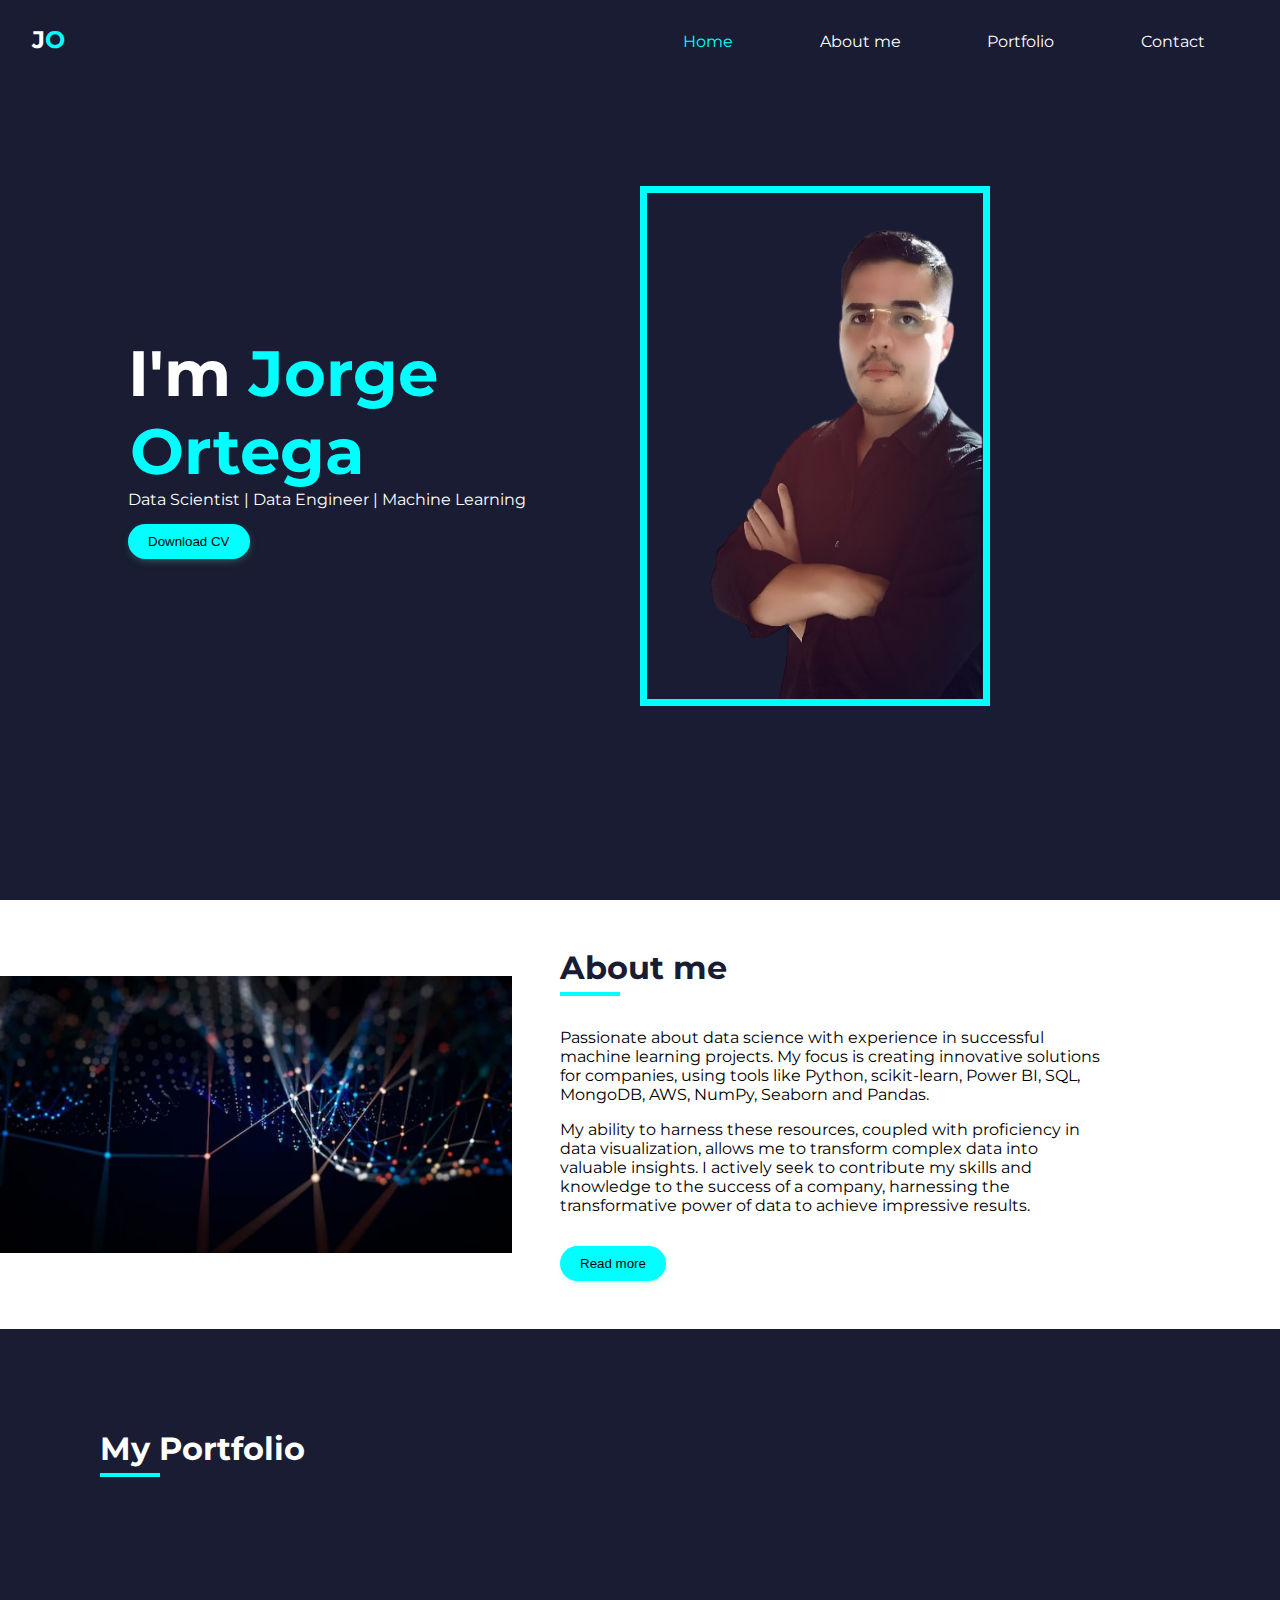
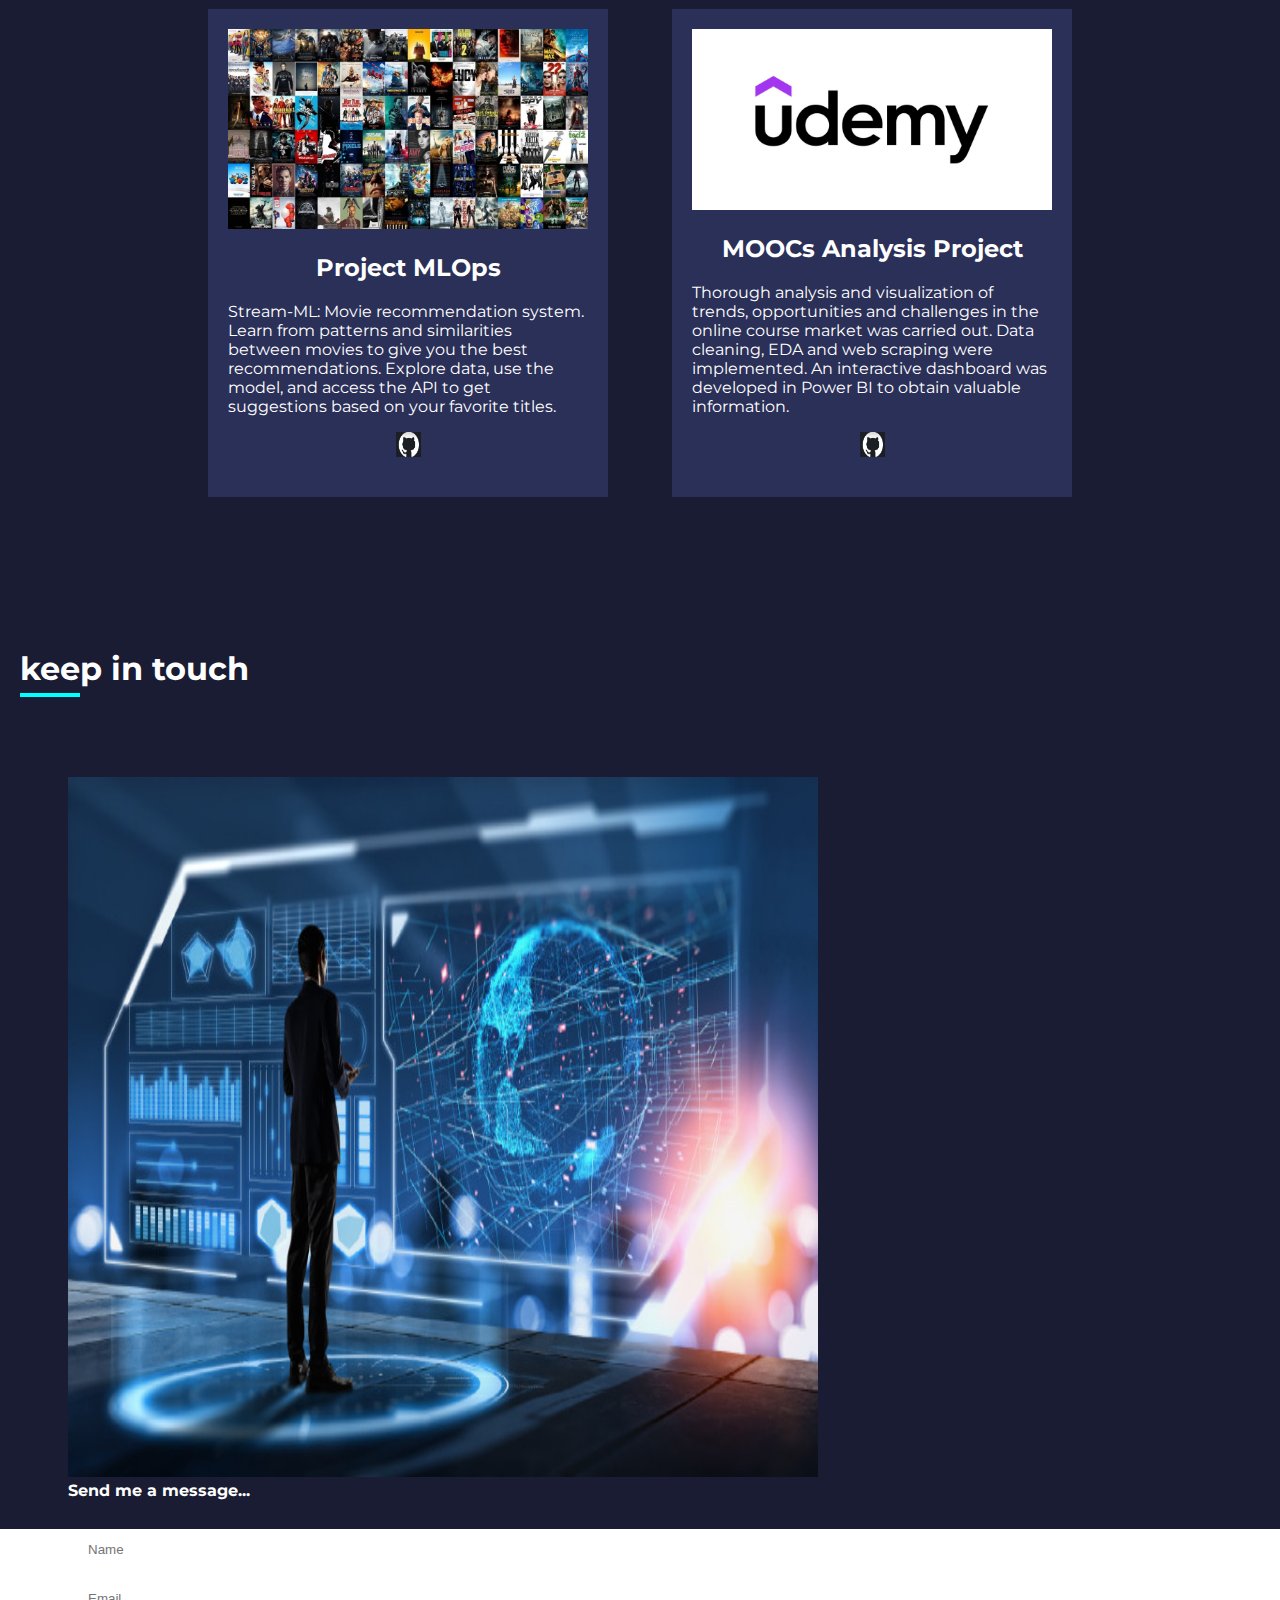
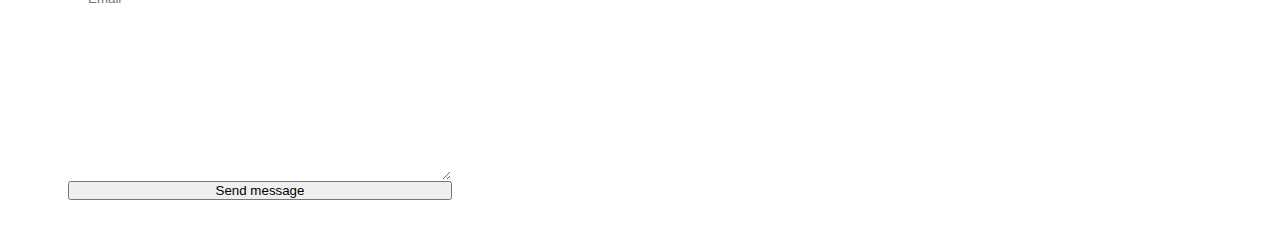
==== commit 2813e9ff: "add new img" ====
--- a/index.html
+++ b/index.html
@@ -100,10 +100,9 @@
             <div class="divider"></div>
         </div>
         <div class="container-contact">
-            <img src="./img/F10.jpg" alt="Jorge Luis Ortega picture">
+            <img src="./img/img contact.jpg" alt="Jorge Luis Ortega picture">
             <div class="contact-form">
                 <h4>Send me a message...</h4>
-
                 <form class="form">
                     <input type="text" placeholder="Name">
                     <input type="email" placeholder="Email">
--- a/css/styles.css
+++ b/css/styles.css
@@ -172,6 +172,8 @@
 
 
 
+
+
 .portfolio {
     width: 100vw;
     height: 100vh;
@@ -243,17 +245,30 @@
 
 
 .project-links img {
-    width: 25px; /* Ajusta el tamaño según lo necesites */
-    height: 25px; /* Ajusta el tamaño según lo necesites */
-    margin: 1em; /* Espacio entre el logo y el texto (si lo deseas) */
-}
-
-
-
+    width: 25px; 
+    height: 25px; 
+    margin: 1em; 
+}
+
+
+
+
+
+
+
+
+.contact-section {
+    width: 100vw;
+    height: 100vh;
+    background-color: #191c32;
+    color: #fff;
+    padding: 20px;
+}
 
 
 .contact-headings h2 {
-    font-size: 3em;
+    font-size: 2em;
+    margin-right: 10px;
 }
 
 
